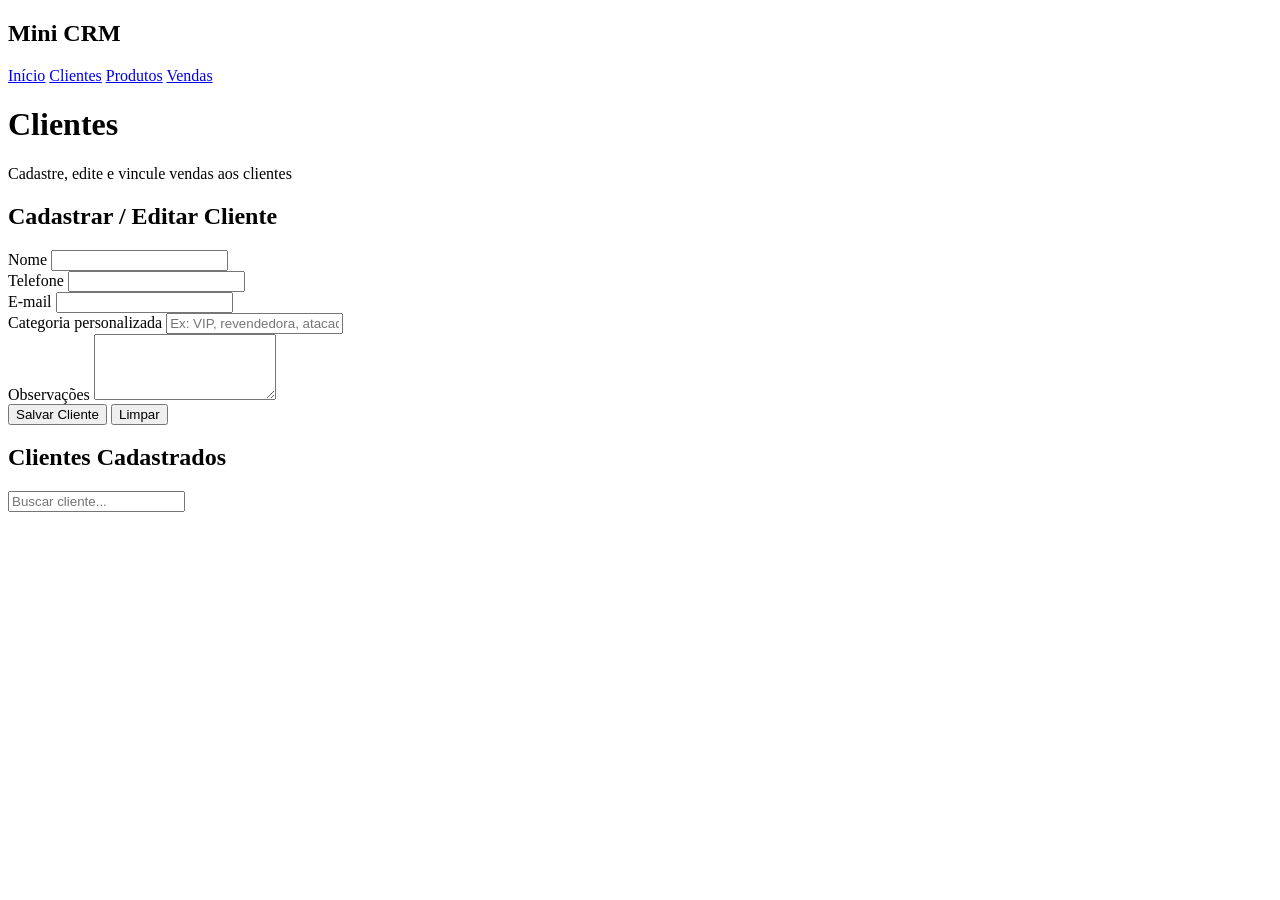
==== clientes.html @ 2999dd7c "feat: Adição da file clientes.html" ====
<!DOCTYPE html>
<html lang="pt-BR">
<head>
  <meta charset="UTF-8" />
  <meta name="viewport" content="width=device-width, initial-scale=1.0" />
  <title>Clientes - Mini CRM</title>
  <link rel="stylesheet" href="style.css" />
</head>
<body>
  <div class="layout">
    <aside class="sidebar">
      <h2>Mini CRM</h2>
      <nav>
        <a href="index.html">Início</a>
        <a href="clientes.html" class="active">Clientes</a>
        <a href="produtos.html">Produtos</a>
        <a href="vendas.html">Vendas</a>
      </nav>
    </aside>

    <main class="content">
      <header class="page-header">
        <h1>Clientes</h1>
        <p>Cadastre, edite e vincule vendas aos clientes</p>
      </header>

      <section class="card">
        <h2>Cadastrar / Editar Cliente</h2>

        <form id="formCliente">
          <input type="hidden" id="clienteId" />

          <div class="grid-2">
            <div class="field">
              <label for="nomeCliente">Nome</label>
              <input type="text" id="nomeCliente" required />
            </div>

            <div class="field">
              <label for="telefoneCliente">Telefone</label>
              <input type="text" id="telefoneCliente" />
            </div>

            <div class="field">
              <label for="emailCliente">E-mail</label>
              <input type="email" id="emailCliente" />
            </div>

            <div class="field">
              <label for="categoriaCliente">Categoria personalizada</label>
              <input type="text" id="categoriaCliente" placeholder="Ex: VIP, revendedora, atacado" />
            </div>
          </div>

          <div class="field">
            <label for="obsCliente">Observações</label>
            <textarea id="obsCliente" rows="4"></textarea>
          </div>

          <div class="actions">
            <button type="submit" class="btn primary">Salvar Cliente</button>
            <button type="button" class="btn" onclick="limparFormularioCliente()">Limpar</button>
          </div>
        </form>
      </section>

      <section class="card">
        <div class="list-top">
          <h2>Clientes Cadastrados</h2>
          <input type="text" id="buscaCliente" placeholder="Buscar cliente..." />
        </div>

        <div id="listaClientes"></div>
      </section>
    </main>
  </div>

  <script src="app.js"></script>
  <script>
    iniciarPaginaClientes();
  </script>
</body>
</html>
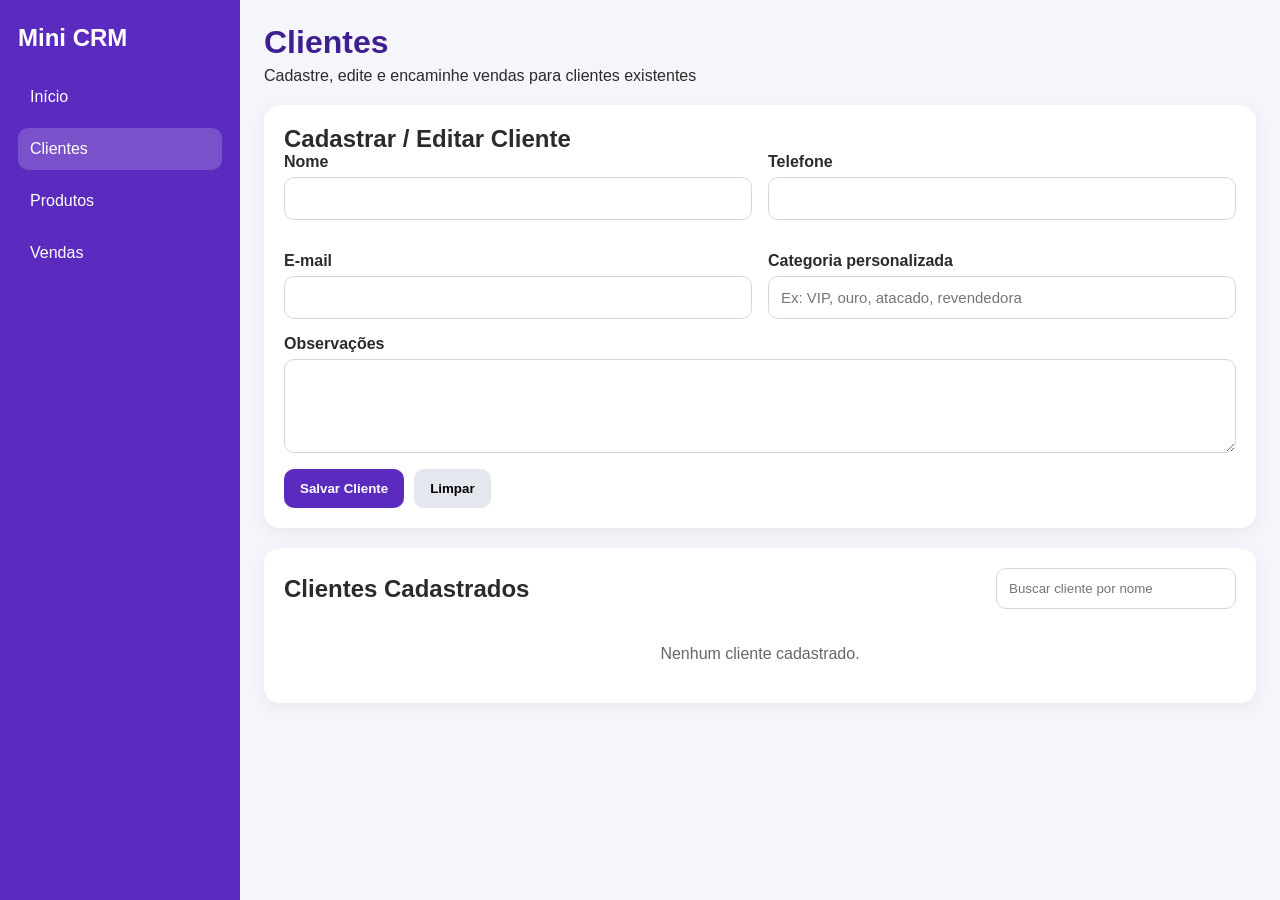
==== commit 11445c8e: "fix: limpa nos codigos html e feat: detalhamento do JAVA" ====
--- a/clientes.html
+++ b/clientes.html
@@ -1,10 +1,10 @@
 <!DOCTYPE html>
 <html lang="pt-BR">
 <head>
-  <meta charset="UTF-8" />
-  <meta name="viewport" content="width=device-width, initial-scale=1.0" />
-  <title>Clientes - Mini CRM</title>
-  <link rel="stylesheet" href="style.css" />
+  <meta charset="UTF-8">
+  <meta name="viewport" content="width=device-width, initial-scale=1.0">
+  <title>Mini CRM - Clientes</title>
+  <link rel="stylesheet" href="style.css">
 </head>
 <body>
   <div class="layout">
@@ -21,34 +21,34 @@
     <main class="content">
       <header class="page-header">
         <h1>Clientes</h1>
-        <p>Cadastre, edite e vincule vendas aos clientes</p>
+        <p>Cadastre, edite e encaminhe vendas para clientes existentes</p>
       </header>
 
       <section class="card">
         <h2>Cadastrar / Editar Cliente</h2>
 
         <form id="formCliente">
-          <input type="hidden" id="clienteId" />
+          <input type="hidden" id="clienteId">
 
           <div class="grid-2">
             <div class="field">
               <label for="nomeCliente">Nome</label>
-              <input type="text" id="nomeCliente" required />
+              <input type="text" id="nomeCliente" required>
             </div>
 
             <div class="field">
               <label for="telefoneCliente">Telefone</label>
-              <input type="text" id="telefoneCliente" />
+              <input type="text" id="telefoneCliente">
             </div>
 
             <div class="field">
               <label for="emailCliente">E-mail</label>
-              <input type="email" id="emailCliente" />
+              <input type="email" id="emailCliente">
             </div>
 
             <div class="field">
               <label for="categoriaCliente">Categoria personalizada</label>
-              <input type="text" id="categoriaCliente" placeholder="Ex: VIP, revendedora, atacado" />
+              <input type="text" id="categoriaCliente" placeholder="Ex: VIP, ouro, atacado, revendedora">
             </div>
           </div>
 
@@ -67,7 +67,7 @@
       <section class="card">
         <div class="list-top">
           <h2>Clientes Cadastrados</h2>
-          <input type="text" id="buscaCliente" placeholder="Buscar cliente..." />
+          <input type="text" id="buscaCliente" placeholder="Buscar cliente por nome">
         </div>
 
         <div id="listaClientes"></div>
@@ -75,7 +75,7 @@
     </main>
   </div>
 
-  <script src="app.js"></script>
+  <script src="javascript/app.js"></script>
   <script>
     iniciarPaginaClientes();
   </script>
--- a/style.css
+++ b/style.css
@@ -0,0 +1,218 @@
+* {
+  margin: 0;
+  padding: 0;
+  box-sizing: border-box;
+  font-family: Arial, sans-serif;
+}
+
+body {
+  background: #f5f6fb;
+  color: #2b2b2b;
+}
+
+.layout {
+  display: flex;
+  min-height: 100vh;
+}
+
+.sidebar {
+  width: 240px;
+  background: #5b2bbf;
+  color: white;
+  padding: 24px 18px;
+}
+
+.sidebar h2 {
+  margin-bottom: 24px;
+}
+
+.sidebar nav {
+  display: flex;
+  flex-direction: column;
+  gap: 10px;
+}
+
+.sidebar nav a {
+  text-decoration: none;
+  color: white;
+  padding: 12px;
+  border-radius: 10px;
+  transition: 0.3s;
+}
+
+.sidebar nav a:hover,
+.sidebar nav a.active {
+  background: rgba(255, 255, 255, 0.18);
+}
+
+.content {
+  flex: 1;
+  padding: 24px;
+}
+
+.page-header {
+  margin-bottom: 20px;
+}
+
+.page-header h1 {
+  margin-bottom: 6px;
+  color: #3f1e8f;
+}
+
+.card {
+  background: white;
+  border-radius: 16px;
+  padding: 20px;
+  margin-bottom: 20px;
+  box-shadow: 0 4px 18px rgba(0, 0, 0, 0.06);
+}
+
+.cards-grid {
+  display: grid;
+  grid-template-columns: repeat(4, 1fr);
+  gap: 16px;
+  margin-bottom: 20px;
+}
+
+.resumo h3 {
+  font-size: 16px;
+  margin-bottom: 8px;
+}
+
+.resumo p {
+  font-size: 24px;
+  font-weight: bold;
+  color: #5b2bbf;
+}
+
+.grid-2 {
+  display: grid;
+  grid-template-columns: repeat(2, 1fr);
+  gap: 16px;
+}
+
+.field {
+  display: flex;
+  flex-direction: column;
+  margin-bottom: 16px;
+}
+
+.field label {
+  margin-bottom: 6px;
+  font-weight: bold;
+}
+
+.field input,
+.field select,
+.field textarea {
+  padding: 12px;
+  border: 1px solid #d6d6e7;
+  border-radius: 10px;
+  font-size: 15px;
+}
+
+.actions {
+  display: flex;
+  gap: 10px;
+  flex-wrap: wrap;
+}
+
+.btn {
+  border: none;
+  padding: 12px 16px;
+  border-radius: 10px;
+  cursor: pointer;
+  background: #e5e7ef;
+  font-weight: bold;
+}
+
+.btn.primary {
+  background: #5b2bbf;
+  color: white;
+}
+
+.btn.edit {
+  background: #1f8b4c;
+  color: white;
+}
+
+.btn.delete {
+  background: #d83b3b;
+  color: white;
+}
+
+.btn.pdf {
+  background: #0d6efd;
+  color: white;
+}
+
+.list-top {
+  display: flex;
+  justify-content: space-between;
+  align-items: center;
+  gap: 12px;
+  margin-bottom: 16px;
+  flex-wrap: wrap;
+}
+
+.list-top input {
+  padding: 12px;
+  border: 1px solid #d6d6e7;
+  border-radius: 10px;
+  min-width: 240px;
+}
+
+.item-card {
+  border: 1px solid #ececf5;
+  border-left: 6px solid #5b2bbf;
+  border-radius: 12px;
+  padding: 16px;
+  margin-bottom: 12px;
+  background: #fafaff;
+}
+
+.item-card h3 {
+  margin-bottom: 10px;
+  color: #3f1e8f;
+}
+
+.item-card p {
+  margin-bottom: 6px;
+}
+
+.item-actions {
+  display: flex;
+  gap: 10px;
+  margin-top: 12px;
+  flex-wrap: wrap;
+}
+
+.empty {
+  text-align: center;
+  color: #666;
+  padding: 20px;
+}
+
+@media (max-width: 980px) {
+  .cards-grid {
+    grid-template-columns: repeat(2, 1fr);
+  }
+
+  .grid-2 {
+    grid-template-columns: 1fr;
+  }
+}
+
+@media (max-width: 768px) {
+  .layout {
+    flex-direction: column;
+  }
+
+  .sidebar {
+    width: 100%;
+  }
+
+  .cards-grid {
+    grid-template-columns: 1fr;
+  }
+}
